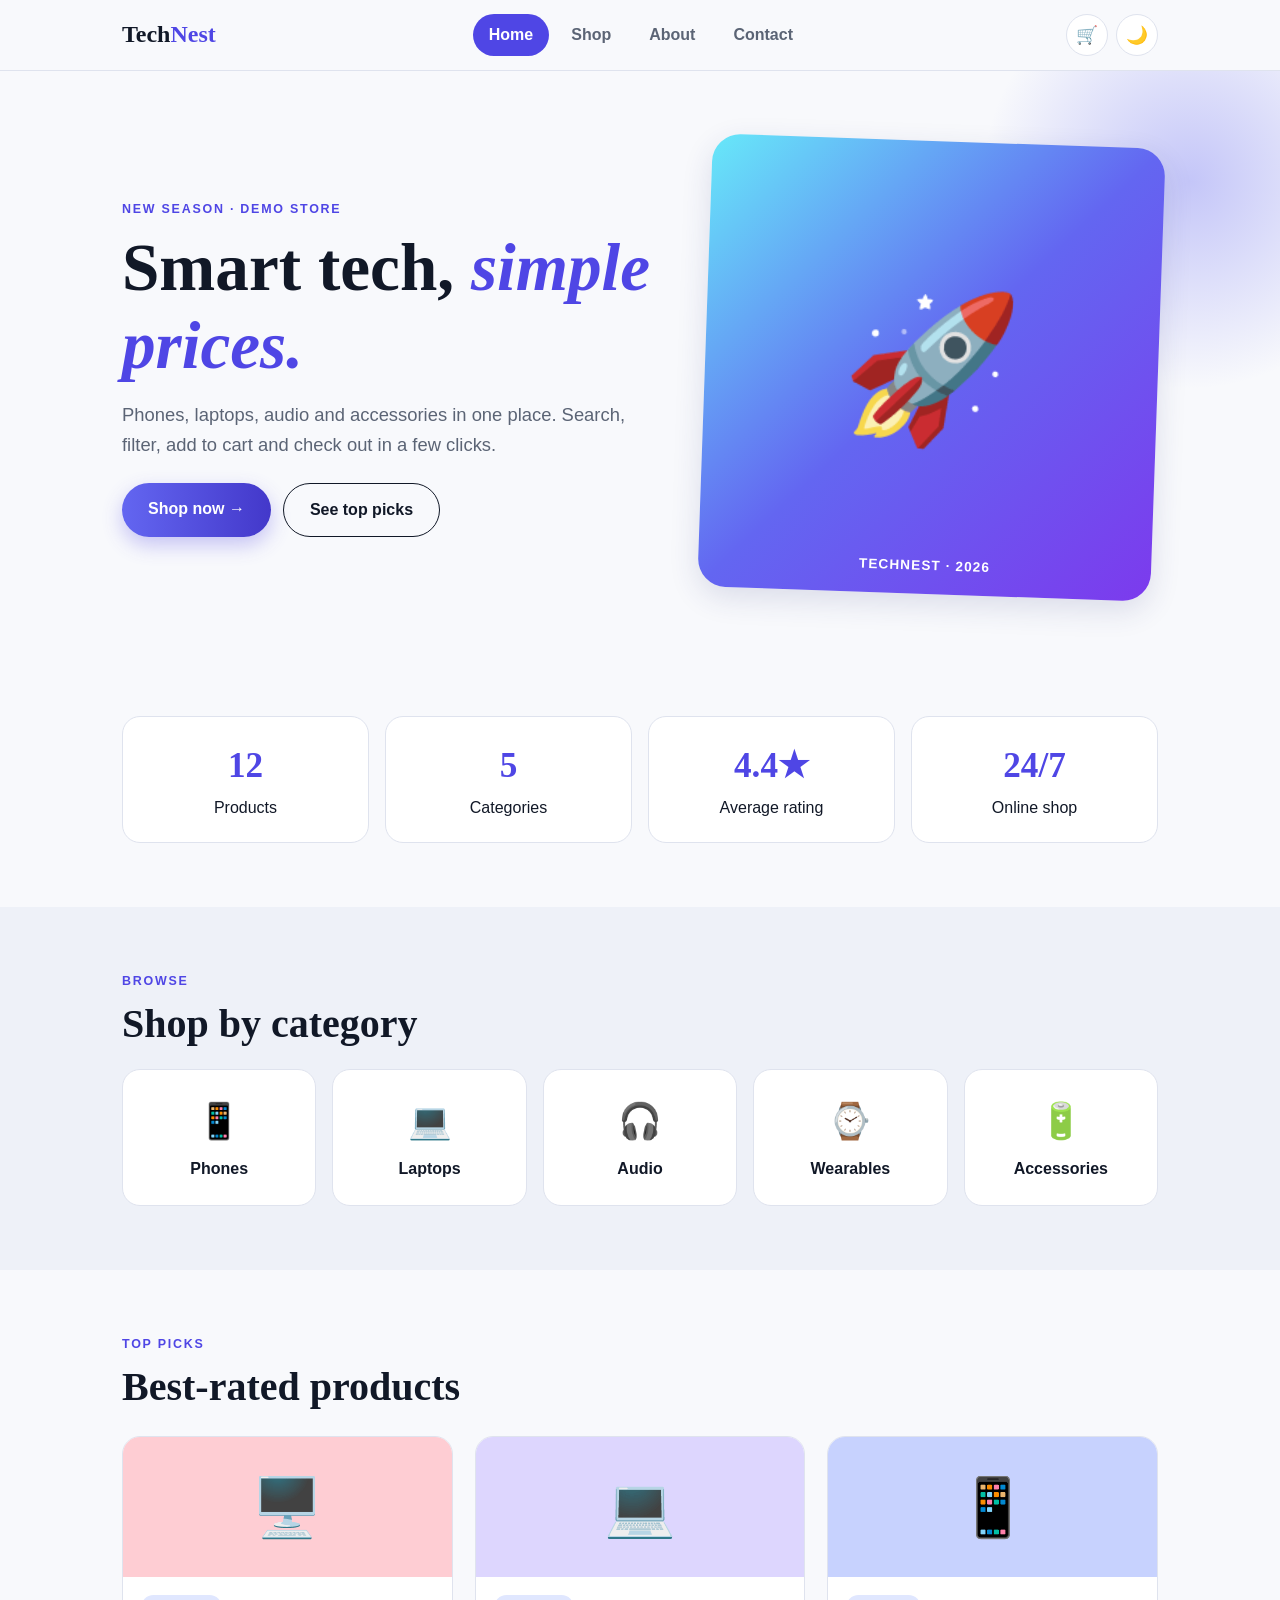
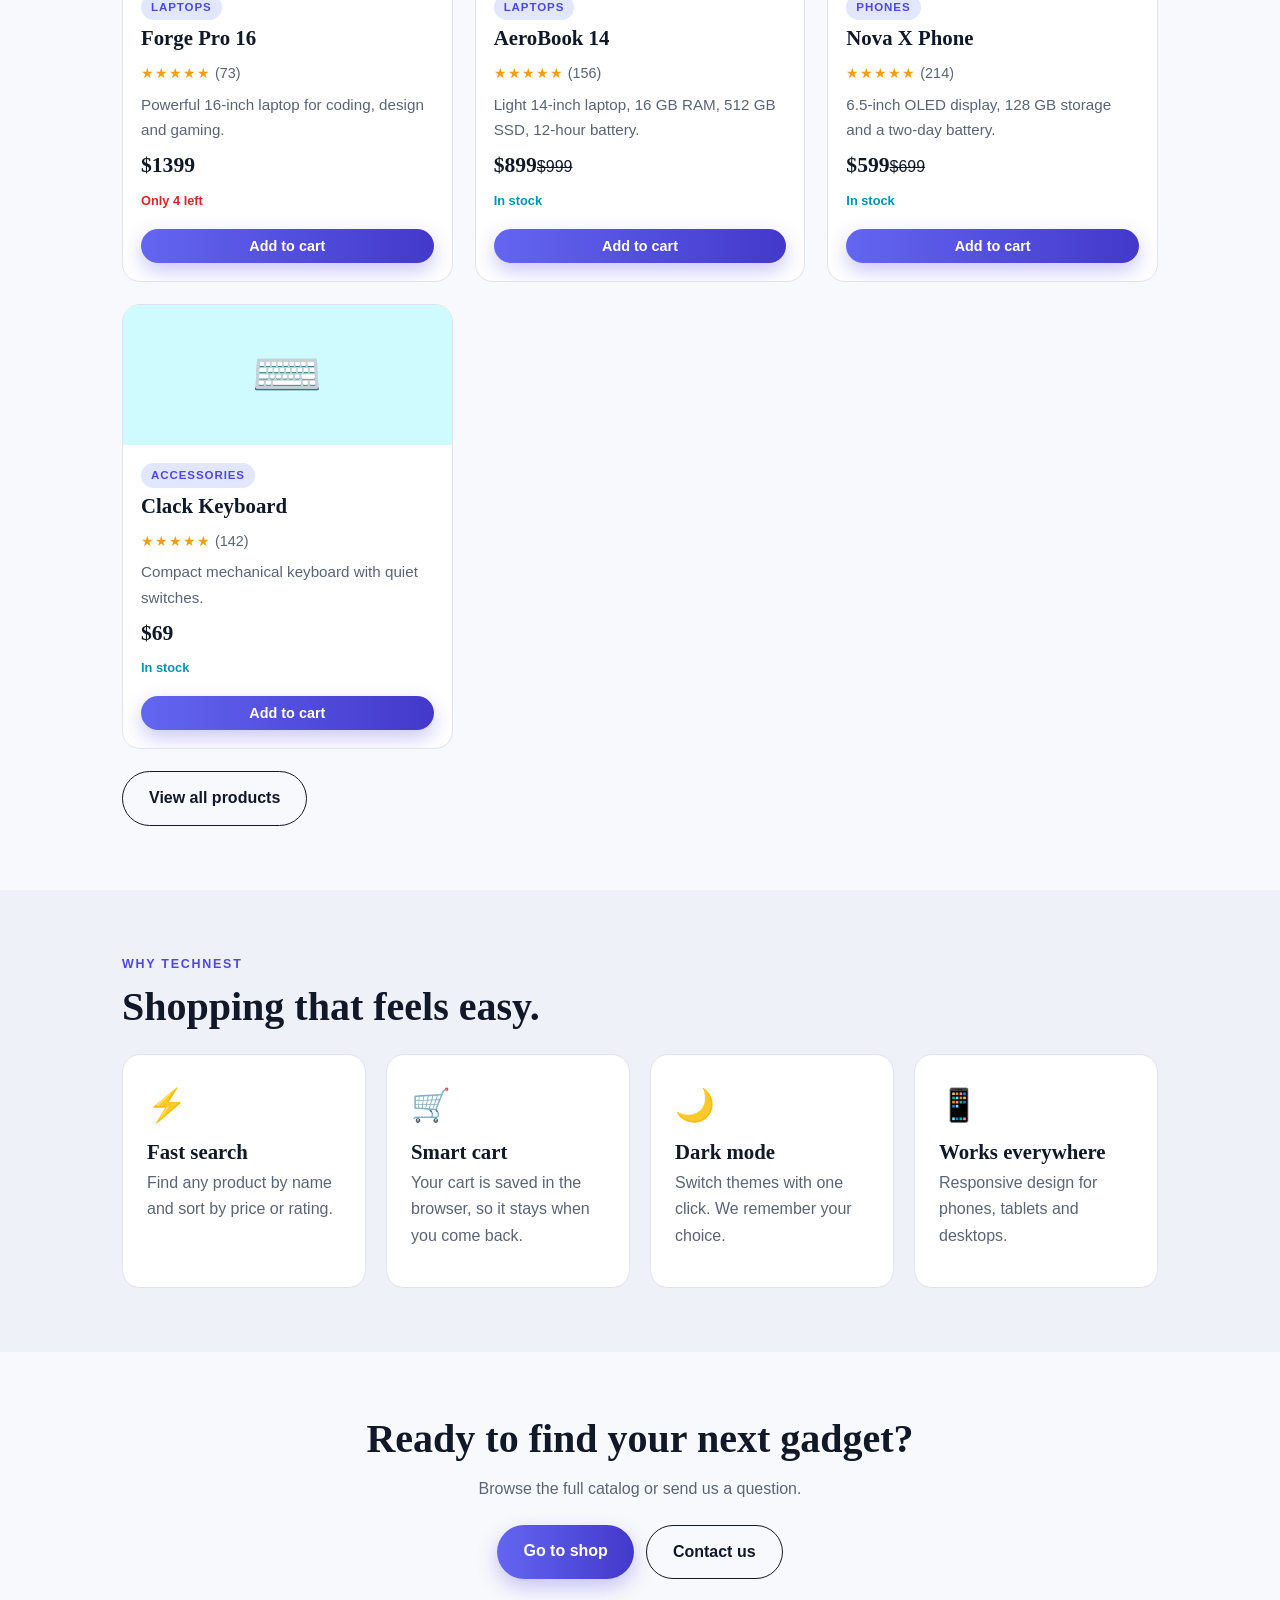
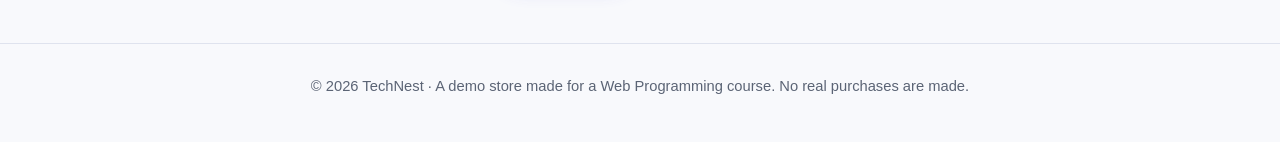
==== index.html @ 86d2eea2 "Add files via upload" ====
<!DOCTYPE html>
<html lang="en">
<head>
  <meta charset="UTF-8">
  <meta name="viewport" content="width=device-width, initial-scale=1">
  <meta name="description" content="TechNest is a demo online store for phones, laptops, audio and accessories.">
  <title>TechNest — Smart tech, simple prices</title>
  <link rel="stylesheet" href="style.css">
</head>
<body>
  <a class="skip" href="#main">Skip to content</a>

  <header>
    <div class="bar">
      <a class="logo" href="index.html">Tech<span>Nest</span></a>
      <nav id="mainNav" aria-label="Main navigation">
        <ul>
          <li><a href="index.html" aria-current="page">Home</a></li>
          <li><a href="shop.html">Shop</a></li>
          <li><a href="about.html">About</a></li>
          <li><a href="contact.html">Contact</a></li>
        </ul>
      </nav>
      <div class="tools-right">
        <a class="icon-btn cart-link" href="cart.html" aria-label="Open cart" style="display:grid;place-items:center;text-decoration:none">🛒<span id="cartCount" class="cart-count">0</span></a>
        <button id="themeBtn" class="icon-btn" type="button" aria-label="Switch to dark mode">🌙</button>
        <button id="menuBtn" class="icon-btn menu-btn" type="button" aria-label="Menu" aria-expanded="false" aria-controls="mainNav">☰</button>
      </div>
    </div>
  </header>

  <main id="main">
    <section class="hero">
      <div class="wrap hero-grid">
        <div>
          <p class="eyebrow">New season · Demo store</p>
          <h1>Smart tech, <span class="hl">simple prices.</span></h1>
          <p class="lead">Phones, laptops, audio and accessories in one place. Search, filter, add to cart and check out in a few clicks.</p>
          <div class="actions">
            <a class="btn" href="shop.html">Shop now →</a>
            <a class="btn ghost" href="#featured">See top picks</a>
          </div>
        </div>
        <div class="hero-art" aria-hidden="true">🚀<small>TechNest · 2026</small></div>
      </div>
    </section>

    <section class="block">
      <div class="wrap">
        <div class="stats reveal">
          <div class="stat"><b>12</b>Products</div>
          <div class="stat"><b>5</b>Categories</div>
          <div class="stat"><b>4.4★</b>Average rating</div>
          <div class="stat"><b>24/7</b>Online shop</div>
        </div>
      </div>
    </section>

    <section class="block alt">
      <div class="wrap">
        <p class="eyebrow">Browse</p>
        <h2>Shop by category</h2>
        <div class="cat-row reveal">
          <a class="cat" href="shop.html?cat=phones"><span class="ico">📱</span>Phones</a>
          <a class="cat" href="shop.html?cat=laptops"><span class="ico">💻</span>Laptops</a>
          <a class="cat" href="shop.html?cat=audio"><span class="ico">🎧</span>Audio</a>
          <a class="cat" href="shop.html?cat=wearables"><span class="ico">⌚</span>Wearables</a>
          <a class="cat" href="shop.html?cat=accessories"><span class="ico">🔋</span>Accessories</a>
        </div>
      </div>
    </section>

    <section class="block" id="featured">
      <div class="wrap">
        <p class="eyebrow">Top picks</p>
        <h2>Best-rated products</h2>
        <div class="grid" id="featuredGrid"></div>
        <div class="actions"><a class="btn ghost" href="shop.html">View all products</a></div>
      </div>
    </section>

    <section class="block alt">
      <div class="wrap">
        <p class="eyebrow">Why TechNest</p>
        <h2>Shopping that feels easy.</h2>
        <div class="features">
          <div class="feature reveal"><div class="ico">⚡</div><h3>Fast search</h3><p class="muted">Find any product by name and sort by price or rating.</p></div>
          <div class="feature reveal"><div class="ico">🛒</div><h3>Smart cart</h3><p class="muted">Your cart is saved in the browser, so it stays when you come back.</p></div>
          <div class="feature reveal"><div class="ico">🌙</div><h3>Dark mode</h3><p class="muted">Switch themes with one click. We remember your choice.</p></div>
          <div class="feature reveal"><div class="ico">📱</div><h3>Works everywhere</h3><p class="muted">Responsive design for phones, tablets and desktops.</p></div>
        </div>
      </div>
    </section>

    <section class="block">
      <div class="wrap" style="text-align:center">
        <h2>Ready to find your next gadget?</h2>
        <p class="muted">Browse the full catalog or send us a question.</p>
        <div class="actions" style="justify-content:center">
          <a class="btn" href="shop.html">Go to shop</a>
          <a class="btn ghost" href="contact.html">Contact us</a>
        </div>
      </div>
    </section>
  </main>

  <footer>
    <p>© <span id="year">2026</span> TechNest · A demo store made for a Web Programming course. No real purchases are made.</p>
  </footer>

  <script src="products.js"></script>
  <script src="main.js"></script>
  <script>
    (function () {
      var top = Store.products.slice().sort(function (a, b) { return b.rating - a.rating; }).slice(0, 4);
      document.getElementById("featuredGrid").innerHTML = top.map(Store.card).join("");
      /* main.js already ran, so reveal the freshly added cards ourselves */
      document.querySelectorAll("#featuredGrid .reveal").forEach(function (el) {
        setTimeout(function () { el.classList.add("show"); }, 50);
      });
    })();
  </script>
</body>
</html>
---- style.css ----
/* ===== Dasturxon — shared styles ===== */
:root {
  --bg: #f8f9fc;
  --bg2: #eef1f8;
  --ink: #111827;
  --muted: #5b6475;
  --card: #ffffff;
  --line: #dfe3ee;
  --accent: #4f46e5;
  --accent-2: #0891b2;
  --accent-soft: #e0e7ff;
  --shadow: 0 10px 30px rgba(40, 50, 120, 0.14);
  --radius: 18px;
}
:root[data-theme="dark"] {
  --bg: #0e1020;
  --bg2: #151830;
  --ink: #eef0fb;
  --muted: #a5abc4;
  --card: #1a1d38;
  --line: #2b2f52;
  --accent: #818cf8;
  --accent-2: #22d3ee;
  --accent-soft: #272b5c;
  --shadow: 0 10px 30px rgba(0, 0, 0, 0.45);
}

* { margin: 0; padding: 0; box-sizing: border-box; }
html { scroll-behavior: smooth; }
body {
  font-family: "Segoe UI", "Helvetica Neue", Arial, sans-serif;
  background: var(--bg);
  color: var(--ink);
  line-height: 1.65;
  transition: background 0.3s, color 0.3s;
}
img { max-width: 100%; display: block; }
a { color: var(--accent); }
h1, h2, h3 { font-family: Georgia, "Times New Roman", serif; line-height: 1.15; }
h1 { font-size: clamp(2.3rem, 6.5vw, 4.2rem); }
h2 { font-size: clamp(1.7rem, 4vw, 2.5rem); margin-bottom: 14px; }
h3 { font-size: 1.3rem; margin-bottom: 6px; }
p { margin-bottom: 14px; }
.wrap { max-width: 1080px; margin: 0 auto; padding: 0 22px; }
.eyebrow {
  font-size: 0.78rem; letter-spacing: 0.14em; text-transform: uppercase;
  color: var(--accent); font-weight: 700; margin-bottom: 10px;
}
.muted { color: var(--muted); }

.skip { position: absolute; left: -999px; top: 0; background: var(--ink); color: var(--bg); padding: 8px 14px; z-index: 200; }
.skip:focus { left: 8px; top: 8px; }
:focus-visible { outline: 3px solid var(--accent); outline-offset: 2px; }

/* ===== Header ===== */
header { background: var(--bg); border-bottom: 1px solid var(--line); }
.bar { display: flex; align-items: center; justify-content: space-between; gap: 14px; padding: 14px 22px; max-width: 1080px; margin: 0 auto; }
.logo { font-family: Georgia, serif; font-size: 1.5rem; font-weight: 700; text-decoration: none; color: var(--ink); }
.logo span { color: var(--accent); }
nav ul { list-style: none; display: flex; gap: 6px; }
nav a {
  display: block; padding: 8px 16px; border-radius: 999px; text-decoration: none;
  color: var(--muted); font-weight: 600; transition: background 0.2s, color 0.2s;
}
nav a:hover, nav a[aria-current="page"] { background: var(--accent); color: #fff; }
.tools-right { display: flex; gap: 8px; align-items: center; }
.icon-btn {
  width: 42px; height: 42px; border-radius: 50%; border: 1px solid var(--line);
  background: var(--card); color: var(--ink); font-size: 1.1rem; cursor: pointer;
  transition: transform 0.2s, background 0.2s;
}
.icon-btn:hover { transform: scale(1.08); background: var(--accent-soft); }
.menu-btn { display: none; }
@media (max-width: 760px) {
  .menu-btn { display: inline-block; }
  nav { width: 100%; order: 3; display: none; }
  nav.open { display: block; }
  nav ul { flex-direction: column; }
  .bar { flex-wrap: wrap; }
}

/* ===== Buttons ===== */
.btn {
  display: inline-block; padding: 13px 26px; border-radius: 999px; border: none; cursor: pointer;
  background: linear-gradient(90deg, #6366f1, #4338ca); color: #fff; text-decoration: none;
  font-weight: 700; font-size: 1rem; box-shadow: 0 8px 20px rgba(79, 70, 229, 0.3);
  transition: transform 0.2s, box-shadow 0.2s;
}
.btn:hover { transform: translateY(-2px); box-shadow: 0 12px 26px rgba(79, 70, 229, 0.42); }
.btn.ghost { background: transparent; color: var(--ink); border: 1px solid var(--ink); box-shadow: none; }
.actions { display: flex; gap: 12px; flex-wrap: wrap; margin-top: 22px; }

/* ===== Hero ===== */
.hero { padding: 70px 0 50px; position: relative; overflow: hidden; }
.hero::before {
  content: ""; position: absolute; width: 420px; height: 420px; border-radius: 50%;
  background: radial-gradient(circle, rgba(99, 102, 241, 0.35), transparent 70%);
  right: -120px; top: -100px; z-index: -1; animation: drift 14s ease-in-out infinite;
}
@keyframes drift { 50% { transform: translate(-30px, 40px); } }
.hero-grid { display: grid; grid-template-columns: 1.2fr 1fr; gap: 40px; align-items: center; }
.hero .lead { font-size: 1.15rem; color: var(--muted); max-width: 52ch; margin-top: 16px; }
.hl { color: var(--accent); font-style: italic; }
.hero-art {
  aspect-ratio: 1; border-radius: 28px; display: grid; place-items: center;
  background: linear-gradient(135deg, #67e8f9, #6366f1 50%, #7c3aed);
  box-shadow: var(--shadow); font-size: clamp(5rem, 16vw, 9rem); position: relative;
  transform: rotate(2deg);
}
.hero-art small {
  position: absolute; bottom: 16px; left: 16px; right: 16px; text-align: center;
  font-size: 0.85rem; color: #fff; font-weight: 700; letter-spacing: 0.08em; text-transform: uppercase;
}
@media (max-width: 800px) { .hero-grid { grid-template-columns: 1fr; } .hero-art { max-width: 320px; } }

/* ===== Sections / cards ===== */
section.block { padding: 64px 0; }
section.alt { background: var(--bg2); }
.stats { display: grid; grid-template-columns: repeat(auto-fit, minmax(150px, 1fr)); gap: 16px; margin-top: 8px; }
.stat { background: var(--card); border: 1px solid var(--line); border-radius: var(--radius); padding: 20px; text-align: center; }
.stat b { display: block; font-family: Georgia, serif; font-size: 2.2rem; color: var(--accent); }
.grid { display: grid; grid-template-columns: repeat(auto-fill, minmax(250px, 1fr)); gap: 22px; margin-top: 26px; }
.card {
  background: var(--card); border: 1px solid var(--line); border-radius: var(--radius);
  overflow: hidden; display: flex; flex-direction: column;
  transition: transform 0.25s, box-shadow 0.25s;
}
.card:hover { transform: translateY(-6px); box-shadow: var(--shadow); }
.thumb { height: 140px; display: grid; place-items: center; font-size: 3.6rem; }
.card-body { padding: 18px; display: flex; flex-direction: column; gap: 6px; flex: 1; }
.card-body p { color: var(--muted); font-size: 0.95rem; margin: 0; }
.badge {
  display: inline-block; font-size: 0.72rem; letter-spacing: 0.08em; text-transform: uppercase;
  font-weight: 700; padding: 3px 10px; border-radius: 999px; background: var(--accent-soft); color: var(--accent);
  align-self: flex-start;
}
.badge.kr { background: #dcfce7; color: #166534; }
:root[data-theme="dark"] .badge.kr { background: #14341f; color: #86efac; }
.meta { display: flex; gap: 14px; font-size: 0.85rem; color: var(--muted); margin-top: auto; padding-top: 10px; }
.card-actions { display: flex; gap: 8px; margin-top: 12px; }
.card-actions .btn { padding: 9px 18px; font-size: 0.9rem; flex: 1; text-align: center; }
.fav { width: 42px; border-radius: 12px; border: 1px solid var(--line); background: transparent; cursor: pointer; font-size: 1.1rem; color: var(--ink); }
.fav[aria-pressed="true"] { background: var(--accent-soft); }

.features { display: grid; grid-template-columns: repeat(auto-fit, minmax(230px, 1fr)); gap: 20px; margin-top: 24px; }
.feature { background: var(--card); border: 1px solid var(--line); border-radius: var(--radius); padding: 24px; }
.feature .ico { font-size: 2rem; margin-bottom: 8px; }

/* ===== Recipes page controls ===== */
.controls { display: flex; flex-wrap: wrap; gap: 12px; align-items: center; margin-top: 22px; }
.chips { display: flex; gap: 8px; flex-wrap: wrap; }
.chip {
  padding: 9px 18px; border-radius: 999px; border: 1px solid var(--line); background: var(--card);
  color: var(--ink); cursor: pointer; font-weight: 600; font-size: 0.95rem; transition: background 0.2s, color 0.2s;
}
.chip[aria-pressed="true"] { background: var(--accent); color: #fff; border-color: var(--accent); }
.search { flex: 1 1 220px; }
input, textarea, select {
  width: 100%; padding: 12px 16px; border-radius: 12px; border: 1px solid var(--line);
  background: var(--card); color: var(--ink); font: inherit;
}
.result-count { margin-top: 14px; color: var(--muted); font-size: 0.95rem; }
.empty { text-align: center; padding: 50px 10px; color: var(--muted); display: none; }

/* ===== Dialog ===== */
dialog {
  border: none; border-radius: 22px; max-width: 640px; width: calc(100% - 32px);
  background: var(--card); color: var(--ink); padding: 0; box-shadow: 0 30px 80px rgba(0, 0, 0, 0.4);
  margin: auto;
}
dialog::backdrop { background: rgba(20, 12, 5, 0.6); backdrop-filter: blur(3px); }
.dlg-head { padding: 26px 26px 0; display: flex; justify-content: space-between; gap: 12px; }
.dlg-body { padding: 14px 26px 26px; max-height: 70vh; overflow: auto; }
.dlg-body h4 { margin: 18px 0 8px; font-size: 1rem; text-transform: uppercase; letter-spacing: 0.08em; color: var(--accent); }
.dlg-body ul, .dlg-body ol { padding-left: 22px; }
.dlg-body li { margin-bottom: 6px; }
.servings { display: flex; align-items: center; gap: 10px; margin-top: 8px; }
.servings button { width: 34px; height: 34px; border-radius: 50%; border: 1px solid var(--line); background: var(--card); color: var(--ink); cursor: pointer; font-size: 1.1rem; }

/* ===== About / contact ===== */
.two { display: grid; grid-template-columns: 1fr 1fr; gap: 36px; align-items: start; }
@media (max-width: 800px) { .two { grid-template-columns: 1fr; } }
.team { display: grid; grid-template-columns: repeat(auto-fit, minmax(220px, 1fr)); gap: 18px; margin-top: 22px; }
.member { background: var(--card); border: 1px solid var(--line); border-radius: var(--radius); padding: 22px; text-align: center; }
.avatar {
  width: 84px; height: 84px; border-radius: 50%; margin: 0 auto 12px; display: grid; place-items: center;
  font-size: 1.8rem; font-weight: 700; color: #fff; background: linear-gradient(135deg, #22d3ee, #6366f1);
}
.timeline { border-left: 3px solid var(--line); margin-top: 18px; padding-left: 20px; }
.timeline div { margin-bottom: 18px; position: relative; }
.timeline div::before {
  content: ""; position: absolute; left: -29px; top: 6px; width: 14px; height: 14px; border-radius: 50%; background: var(--accent);
}
form { display: grid; gap: 16px; }
label { font-weight: 600; display: block; margin-bottom: 6px; }
.field-error { color: #dc2626; font-size: 0.88rem; min-height: 1.2em; margin-top: 4px; }
:root[data-theme="dark"] .field-error { color: #f87171; }
input.invalid, textarea.invalid { border-color: #dc2626; }
.success { display: none; background: #dcfce7; color: #14532d; border-radius: 12px; padding: 16px; font-weight: 600; }
:root[data-theme="dark"] .success { background: #14341f; color: #86efac; }

footer { border-top: 1px solid var(--line); padding: 30px 22px; text-align: center; color: var(--muted); font-size: 0.92rem; }
footer a { color: inherit; }

/* ===== Store ===== */
.cart-link { position: relative; }
.cart-count {
  position: absolute; top: -4px; right: -4px; min-width: 20px; height: 20px; padding: 0 5px;
  border-radius: 999px; background: #dc2626; color: #fff; font-size: 0.72rem; font-weight: 700;
  display: none; align-items: center; justify-content: center;
}
.price { font-family: Georgia, serif; font-size: 1.35rem; font-weight: 700; color: var(--ink); }
.price s { font-size: 0.9rem; color: var(--muted); font-weight: 400; margin-left: 6px; }
.rating { color: #f59e0b; font-size: 0.9rem; letter-spacing: 1px; }
.rating span { color: var(--muted); letter-spacing: 0; margin-left: 4px; }
.cat-row { display: grid; grid-template-columns: repeat(auto-fit, minmax(150px, 1fr)); gap: 16px; margin-top: 22px; }
.cat {
  background: var(--card); border: 1px solid var(--line); border-radius: var(--radius); padding: 22px 12px;
  text-align: center; text-decoration: none; color: var(--ink); font-weight: 700;
  transition: transform 0.2s, background 0.2s, box-shadow 0.2s;
}
.cat:hover { transform: translateY(-4px); background: var(--accent-soft); box-shadow: var(--shadow); }
.cat .ico { display: block; font-size: 2.2rem; margin-bottom: 6px; }
.toolbar { display: flex; flex-wrap: wrap; gap: 12px; align-items: center; margin-top: 22px; }
.toolbar select { width: auto; min-width: 190px; }
.stock { font-size: 0.8rem; color: var(--accent-2); font-weight: 700; }
.stock.low { color: #dc2626; }
.cart-layout { display: grid; grid-template-columns: 1.6fr 1fr; gap: 28px; align-items: start; margin-top: 24px; }
@media (max-width: 860px) { .cart-layout { grid-template-columns: 1fr; } }
.cart-item {
  display: grid; grid-template-columns: 76px 1fr auto; gap: 16px; align-items: center;
  background: var(--card); border: 1px solid var(--line); border-radius: var(--radius); padding: 14px; margin-bottom: 14px;
}
.cart-item .pic { width: 76px; height: 76px; border-radius: 14px; display: grid; place-items: center; font-size: 2.4rem; }
.qty { display: inline-flex; align-items: center; gap: 8px; margin-top: 6px; }
.qty button {
  width: 30px; height: 30px; border-radius: 50%; border: 1px solid var(--line);
  background: var(--card); color: var(--ink); cursor: pointer; font-size: 1rem;
}
.remove { background: none; border: none; color: #dc2626; cursor: pointer; font: inherit; font-size: 0.88rem; margin-left: 10px; }
.summary { background: var(--card); border: 1px solid var(--line); border-radius: var(--radius); padding: 24px; position: sticky; top: 16px; }
.summary .row { display: flex; justify-content: space-between; margin-bottom: 10px; }
.summary .total { font-size: 1.3rem; font-weight: 700; border-top: 1px solid var(--line); padding-top: 12px; margin-top: 6px; }
.toast {
  position: fixed; left: 50%; bottom: 28px; transform: translateX(-50%) translateY(20px);
  background: var(--ink); color: var(--bg); padding: 12px 22px; border-radius: 999px; font-weight: 600;
  opacity: 0; pointer-events: none; transition: opacity 0.3s, transform 0.3s; z-index: 300;
}
.toast.show { opacity: 1; transform: translateX(-50%) translateY(0); }

/* ===== Reveal ===== */
.reveal { opacity: 0; transform: translateY(22px); transition: opacity 0.7s, transform 0.7s; }
.reveal.show { opacity: 1; transform: none; }
@media (prefers-reduced-motion: reduce) {
  .hero::before { animation: none; }
  .reveal { opacity: 1; transform: none; transition: none; }
  html { scroll-behavior: auto; }
}
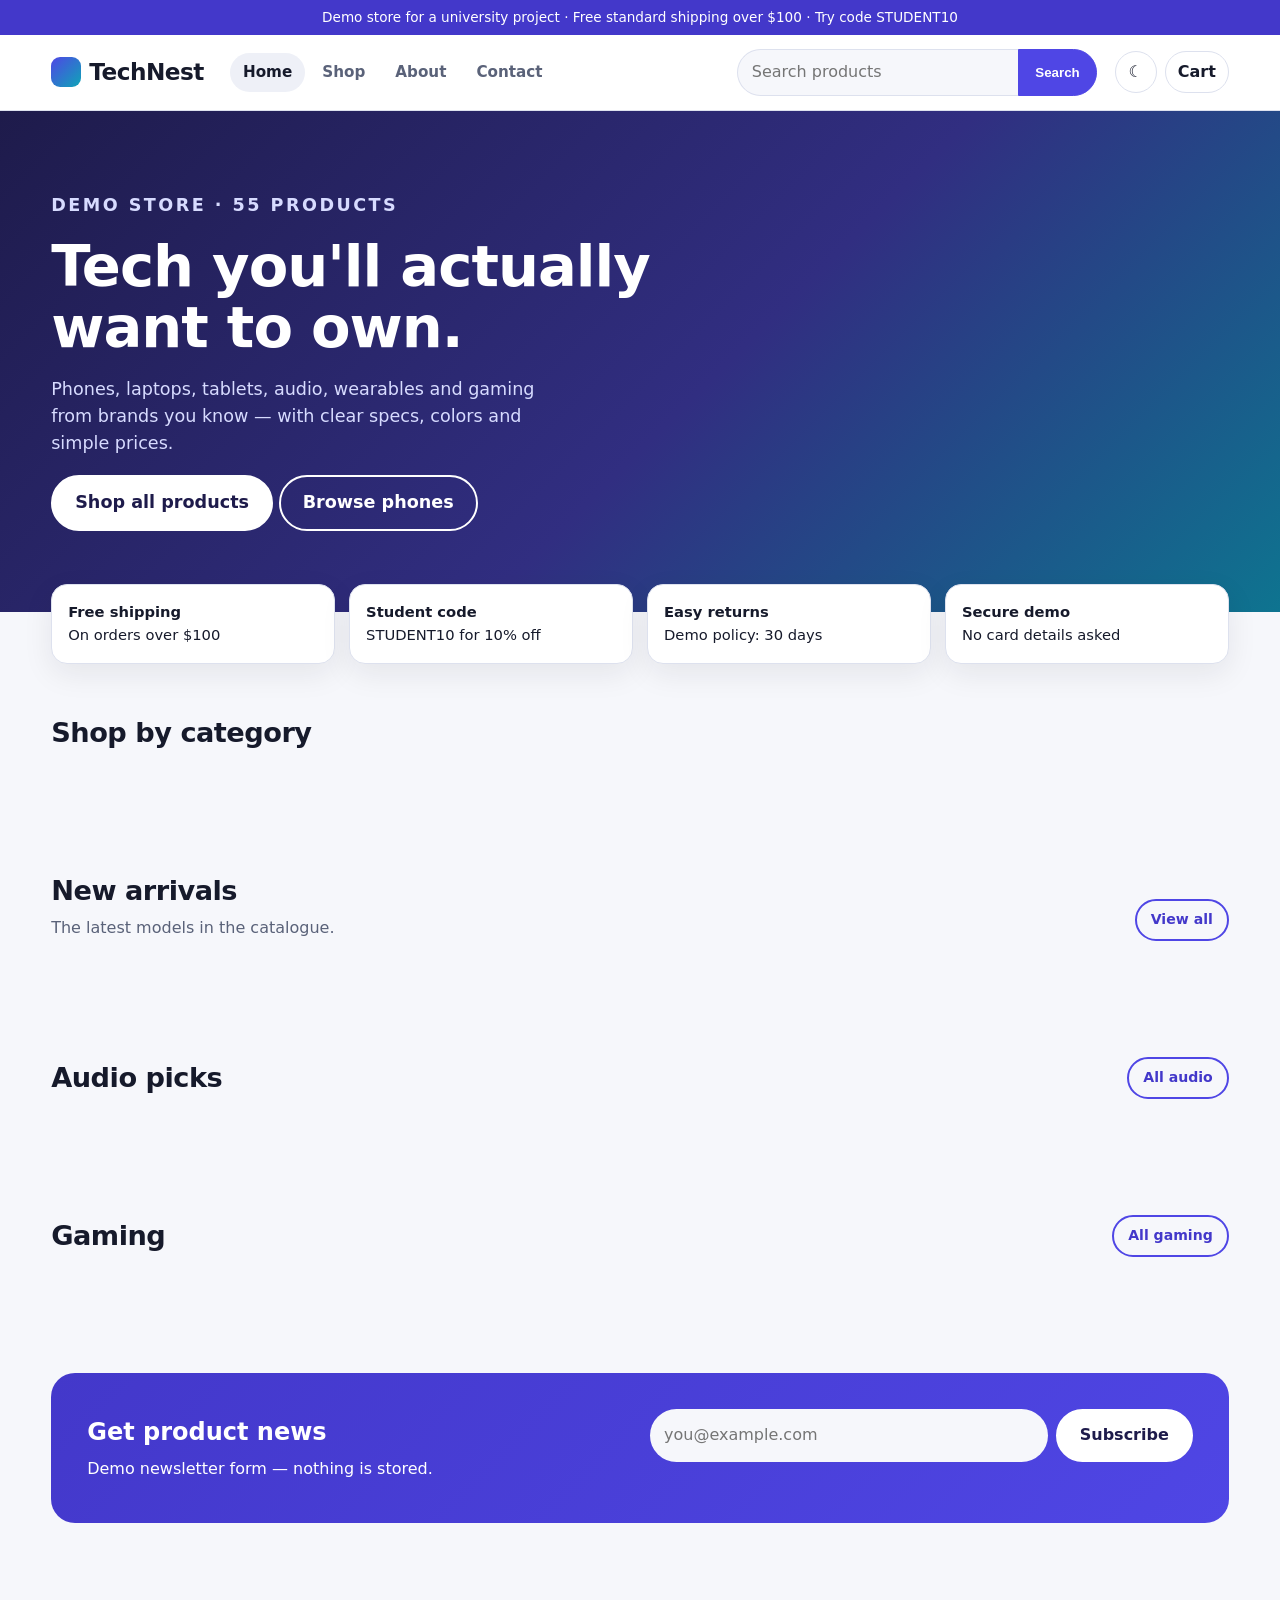
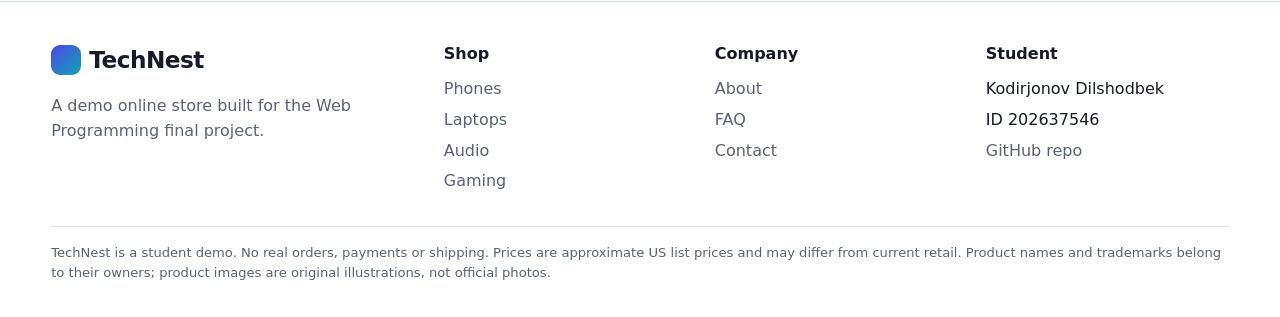
==== commit afde4cfd: "Add files via upload" ====
--- a/index.html
+++ b/index.html
@@ -1,124 +1,51 @@
-<!DOCTYPE html>
+<!doctype html>
 <html lang="en">
 <head>
-  <meta charset="UTF-8">
-  <meta name="viewport" content="width=device-width, initial-scale=1">
-  <meta name="description" content="TechNest is a demo online store for phones, laptops, audio and accessories.">
-  <title>TechNest — Smart tech, simple prices</title>
-  <link rel="stylesheet" href="style.css">
+<meta charset="utf-8">
+<meta name="viewport" content="width=device-width,initial-scale=1">
+<title>TechNest — Phones, laptops, audio and more</title>
+<meta name="description" content="Demo online electronics store with 55 products.">
+<script>try{var t=localStorage.getItem("technest-theme");if(t)document.documentElement.setAttribute("data-theme",t)}catch(e){}</script>
+<link rel="stylesheet" href="style.css">
 </head>
 <body>
-  <a class="skip" href="#main">Skip to content</a>
+<a class="skip" href="#main">Skip to content</a>
+<div class="topbar">Demo store for a university project · Free standard shipping over $100 · Try code STUDENT10</div>
+<header class="site"><div class="wrap hrow">
+<a class="logo" href="index.html"><i></i>TechNest</a>
+<nav class="main" id="mainNav" aria-label="Main"><a href="index.html" class="on" aria-current="page">Home</a><a href="shop.html">Shop</a><a href="about.html">About</a><a href="contact.html">Contact</a></nav>
+<form class="search" action="shop.html" role="search"><input type="search" name="q" placeholder="Search products" aria-label="Search products"><button type="submit">Search</button></form>
+<div class="icons">
+<button class="ibtn" id="themeBtn" type="button" aria-label="Toggle theme">☾</button>
+<a class="ibtn" href="cart.html" aria-label="Cart">Cart<span id="cartCount"></span></a>
+<button class="ibtn menu-btn" id="menuBtn" type="button" aria-expanded="false" aria-controls="mainNav" aria-label="Menu">☰</button>
+</div></div></header>
+<main id="main">
 
-  <header>
-    <div class="bar">
-      <a class="logo" href="index.html">Tech<span>Nest</span></a>
-      <nav id="mainNav" aria-label="Main navigation">
-        <ul>
-          <li><a href="index.html" aria-current="page">Home</a></li>
-          <li><a href="shop.html">Shop</a></li>
-          <li><a href="about.html">About</a></li>
-          <li><a href="contact.html">Contact</a></li>
-        </ul>
-      </nav>
-      <div class="tools-right">
-        <a class="icon-btn cart-link" href="cart.html" aria-label="Open cart" style="display:grid;place-items:center;text-decoration:none">🛒<span id="cartCount" class="cart-count">0</span></a>
-        <button id="themeBtn" class="icon-btn" type="button" aria-label="Switch to dark mode">🌙</button>
-        <button id="menuBtn" class="icon-btn menu-btn" type="button" aria-label="Menu" aria-expanded="false" aria-controls="mainNav">☰</button>
-      </div>
-    </div>
-  </header>
+<section class="hero"><div class="wrap"><div>
+<p class="eyebrow">Demo store · <span id="prodCount">55</span> products</p>
+<h1>Tech you'll actually want to own.</h1>
+<p>Phones, laptops, tablets, audio, wearables and gaming from brands you know — with clear specs, colors and simple prices.</p>
+<p><a class="btn" href="shop.html">Shop all products</a> <a class="btn ghost" href="shop.html?cat=phones">Browse phones</a></p></div>
+<div class="hero-art" id="heroArt"></div></div></section>
+<div class="wrap"><div class="trust"><div><b>Free shipping</b>On orders over $100</div><div><b>Student code</b>STUDENT10 for 10% off</div><div><b>Easy returns</b>Demo policy: 30 days</div><div><b>Secure demo</b>No card details asked</div></div></div>
+<section class="block"><div class="wrap"><div class="shead"><div><h2>Shop by category</h2></div></div><div class="cats" id="catTiles"></div></div></section>
+<section class="block"><div class="wrap"><div class="shead"><div><h2>New arrivals</h2><p>The latest models in the catalogue.</p></div><a class="btn ghost small" href="shop.html">View all</a></div><div class="grid" id="newGrid"></div></div></section>
+<section class="block"><div class="wrap"><div class="shead"><div><h2>Audio picks</h2></div><a class="btn ghost small" href="shop.html?cat=audio">All audio</a></div><div class="grid" id="audioGrid"></div></div></section>
+<section class="block"><div class="wrap"><div class="shead"><div><h2>Gaming</h2></div><a class="btn ghost small" href="shop.html?cat=gaming">All gaming</a></div><div class="grid" id="gamingGrid"></div></div></section>
 
-  <main id="main">
-    <section class="hero">
-      <div class="wrap hero-grid">
-        <div>
-          <p class="eyebrow">New season · Demo store</p>
-          <h1>Smart tech, <span class="hl">simple prices.</span></h1>
-          <p class="lead">Phones, laptops, audio and accessories in one place. Search, filter, add to cart and check out in a few clicks.</p>
-          <div class="actions">
-            <a class="btn" href="shop.html">Shop now →</a>
-            <a class="btn ghost" href="#featured">See top picks</a>
-          </div>
-        </div>
-        <div class="hero-art" aria-hidden="true">🚀<small>TechNest · 2026</small></div>
-      </div>
-    </section>
-
-    <section class="block">
-      <div class="wrap">
-        <div class="stats reveal">
-          <div class="stat"><b>12</b>Products</div>
-          <div class="stat"><b>5</b>Categories</div>
-          <div class="stat"><b>4.4★</b>Average rating</div>
-          <div class="stat"><b>24/7</b>Online shop</div>
-        </div>
-      </div>
-    </section>
-
-    <section class="block alt">
-      <div class="wrap">
-        <p class="eyebrow">Browse</p>
-        <h2>Shop by category</h2>
-        <div class="cat-row reveal">
-          <a class="cat" href="shop.html?cat=phones"><span class="ico">📱</span>Phones</a>
-          <a class="cat" href="shop.html?cat=laptops"><span class="ico">💻</span>Laptops</a>
-          <a class="cat" href="shop.html?cat=audio"><span class="ico">🎧</span>Audio</a>
-          <a class="cat" href="shop.html?cat=wearables"><span class="ico">⌚</span>Wearables</a>
-          <a class="cat" href="shop.html?cat=accessories"><span class="ico">🔋</span>Accessories</a>
-        </div>
-      </div>
-    </section>
-
-    <section class="block" id="featured">
-      <div class="wrap">
-        <p class="eyebrow">Top picks</p>
-        <h2>Best-rated products</h2>
-        <div class="grid" id="featuredGrid"></div>
-        <div class="actions"><a class="btn ghost" href="shop.html">View all products</a></div>
-      </div>
-    </section>
-
-    <section class="block alt">
-      <div class="wrap">
-        <p class="eyebrow">Why TechNest</p>
-        <h2>Shopping that feels easy.</h2>
-        <div class="features">
-          <div class="feature reveal"><div class="ico">⚡</div><h3>Fast search</h3><p class="muted">Find any product by name and sort by price or rating.</p></div>
-          <div class="feature reveal"><div class="ico">🛒</div><h3>Smart cart</h3><p class="muted">Your cart is saved in the browser, so it stays when you come back.</p></div>
-          <div class="feature reveal"><div class="ico">🌙</div><h3>Dark mode</h3><p class="muted">Switch themes with one click. We remember your choice.</p></div>
-          <div class="feature reveal"><div class="ico">📱</div><h3>Works everywhere</h3><p class="muted">Responsive design for phones, tablets and desktops.</p></div>
-        </div>
-      </div>
-    </section>
-
-    <section class="block">
-      <div class="wrap" style="text-align:center">
-        <h2>Ready to find your next gadget?</h2>
-        <p class="muted">Browse the full catalog or send us a question.</p>
-        <div class="actions" style="justify-content:center">
-          <a class="btn" href="shop.html">Go to shop</a>
-          <a class="btn ghost" href="contact.html">Contact us</a>
-        </div>
-      </div>
-    </section>
-  </main>
-
-  <footer>
-    <p>© <span id="year">2026</span> TechNest · A demo store made for a Web Programming course. No real purchases are made.</p>
-  </footer>
-
-  <script src="products.js"></script>
-  <script src="main.js"></script>
-  <script>
-    (function () {
-      var top = Store.products.slice().sort(function (a, b) { return b.rating - a.rating; }).slice(0, 4);
-      document.getElementById("featuredGrid").innerHTML = top.map(Store.card).join("");
-      /* main.js already ran, so reveal the freshly added cards ourselves */
-      document.querySelectorAll("#featuredGrid .reveal").forEach(function (el) {
-        setTimeout(function () { el.classList.add("show"); }, 50);
-      });
-    })();
-  </script>
+</main>
+<section class="block"><div class="wrap"><div class="news"><div><h2 style="margin:0 0 6px">Get product news</h2><p style="margin:0">Demo newsletter form — nothing is stored.</p></div>
+<div><form id="newsForm" novalidate><input type="email" placeholder="you@example.com" aria-label="Email address"><button class="btn" type="submit">Subscribe</button></form><p class="err" id="newsMsg" role="status"></p></div></div></div></section>
+<footer class="site"><div class="wrap"><div class="fgrid">
+<div><a class="logo" href="index.html"><i></i>TechNest</a><p style="color:var(--muted)">A demo online store built for the Web Programming final project.</p></div>
+<div><h4>Shop</h4><ul><li><a href="shop.html?cat=phones">Phones</a></li><li><a href="shop.html?cat=laptops">Laptops</a></li><li><a href="shop.html?cat=audio">Audio</a></li><li><a href="shop.html?cat=gaming">Gaming</a></li></ul></div>
+<div><h4>Company</h4><ul><li><a href="about.html">About</a></li><li><a href="about.html#faq">FAQ</a></li><li><a href="contact.html">Contact</a></li></ul></div>
+<div><h4>Student</h4><ul><li>Kodirjonov Dilshodbek</li><li>ID 202637546</li><li><a href="https://github.com/qodirjonovdilshodbek16-hub/web-programing">GitHub repo</a></li></ul></div>
+</div><p class="legal">TechNest is a student demo. No real orders, payments or shipping. Prices are approximate US list prices and may differ from current retail. Product names and trademarks belong to their owners; product images are original illustrations, not official photos.</p></div></footer>
+<script src="art.js"></script>
+<script src="products.js"></script>
+<script src="main.js"></script>
+<script src="home.js"></script>
 </body>
 </html>
--- a/style.css
+++ b/style.css
@@ -1,258 +1,198 @@
-/* ===== Dasturxon — shared styles ===== */
-:root {
-  --bg: #f8f9fc;
-  --bg2: #eef1f8;
-  --ink: #111827;
-  --muted: #5b6475;
-  --card: #ffffff;
-  --line: #dfe3ee;
-  --accent: #4f46e5;
-  --accent-2: #0891b2;
-  --accent-soft: #e0e7ff;
-  --shadow: 0 10px 30px rgba(40, 50, 120, 0.14);
-  --radius: 18px;
+:root{--bg:#f6f7fb;--surface:#fff;--surface2:#eef0f7;--text:#161a2b;--muted:#5a6279;--line:#dde1ee;--brand:#4f46e5;--brand-d:#4338ca;--brand-t:#fff;--accent:#0ea5b7;--ok:#15803d;--warn:#b45309;--shadow:0 10px 30px rgba(22,26,43,.08);--r:16px}
+:root[data-theme=dark]{--bg:#0d1020;--surface:#161a30;--surface2:#1d2240;--text:#eef0fb;--muted:#a3abc9;--line:#2a3057;--brand:#818cf8;--brand-d:#a5b4fc;--brand-t:#0d1020;--accent:#22d3ee;--ok:#4ade80;--warn:#fbbf24;--shadow:0 10px 30px rgba(0,0,0,.4)}
+*{box-sizing:border-box}
+html{scroll-behavior:smooth}
+body{margin:0;font-family:system-ui,-apple-system,"Segoe UI",Roboto,Arial,sans-serif;background:var(--bg);color:var(--text);line-height:1.55}
+img,svg{max-width:100%}
+a{color:var(--brand-d)}
+.wrap{width:min(1200px,92%);margin:0 auto}
+.skip{position:absolute;left:-999px;top:0;background:var(--brand);color:var(--brand-t);padding:8px 14px;z-index:99}
+.skip:focus{left:8px;top:8px}
+:focus-visible{outline:3px solid var(--accent);outline-offset:2px}
+
+/* top bar + header */
+.topbar{background:var(--brand-d);color:var(--brand-t);font-size:.85rem;text-align:center;padding:7px 12px}
+[data-theme=dark] .topbar{background:var(--surface2);color:var(--text)}
+header.site{background:var(--surface);border-bottom:1px solid var(--line)}
+.hrow{display:flex;align-items:center;gap:18px;padding:14px 0}
+.logo{font-weight:800;font-size:1.45rem;letter-spacing:-.5px;color:var(--text);text-decoration:none;display:flex;align-items:center;gap:8px;white-space:nowrap}
+.logo i{width:30px;height:30px;border-radius:9px;background:linear-gradient(135deg,var(--brand),var(--accent));display:inline-block}
+nav.main{display:flex;gap:4px;margin-left:8px}
+nav.main a{padding:8px 13px;border-radius:999px;color:var(--muted);text-decoration:none;font-weight:600;font-size:.95rem}
+nav.main a:hover,nav.main a.on{background:var(--surface2);color:var(--text)}
+.search{flex:1;display:flex;max-width:360px;margin-left:auto}
+.search input{flex:1;min-width:0;padding:10px 14px;border:1px solid var(--line);border-right:0;border-radius:999px 0 0 999px;background:var(--bg);color:var(--text);font:inherit}
+.search button{padding:0 16px;border:1px solid var(--brand);background:var(--brand);color:var(--brand-t);border-radius:0 999px 999px 0;font-weight:700;cursor:pointer}
+.icons{display:flex;gap:8px;align-items:center}
+.ibtn{position:relative;display:inline-flex;align-items:center;justify-content:center;min-width:42px;height:42px;padding:0 12px;border-radius:999px;border:1px solid var(--line);background:var(--surface);color:var(--text);cursor:pointer;text-decoration:none;font:inherit;font-weight:700}
+.ibtn:hover{background:var(--surface2)}
+#cartCount{display:none;min-width:20px;height:20px;padding:0 6px;border-radius:999px;background:var(--brand);color:var(--brand-t);font-size:.75rem;align-items:center;justify-content:center;margin-left:6px}
+.menu-btn{display:none}
+
+/* buttons */
+.btn{display:inline-block;padding:12px 22px;border-radius:999px;border:2px solid var(--brand);background:var(--brand);color:var(--brand-t);font:inherit;font-weight:700;cursor:pointer;text-decoration:none;transition:transform .15s,background .15s}
+.btn:hover{transform:translateY(-1px);background:var(--brand-d);border-color:var(--brand-d)}
+.btn.ghost{background:transparent;color:var(--brand-d)}
+.btn.ghost:hover{background:var(--surface2)}
+.btn.small{padding:8px 14px;font-size:.88rem}
+.btn[disabled]{opacity:.5;cursor:not-allowed;transform:none}
+
+/* hero */
+.hero{background:linear-gradient(135deg,#1e1b4b,#312e81 55%,#0e7490);color:#fff;padding:64px 0;overflow:hidden}
+.hero .wrap{display:grid;grid-template-columns:1.1fr .9fr;gap:40px;align-items:center}
+.hero h1{font-size:clamp(2.2rem,5vw,3.6rem);line-height:1.05;margin:.2em 0;letter-spacing:-1px}
+.hero p{color:#d7dbff;font-size:1.1rem;max-width:520px}
+.eyebrow{font-weight:700;letter-spacing:.14em;font-size:.8rem;text-transform:uppercase;color:#a5f3fc}
+.hero .btn{background:#fff;color:#1e1b4b;border-color:#fff}
+.hero .btn.ghost{background:transparent;color:#fff}
+.hero-art{display:grid;grid-template-columns:repeat(2,1fr);gap:14px}
+.hero-art a{background:rgba(255,255,255,.1);border:1px solid rgba(255,255,255,.2);border-radius:20px;padding:10px;display:block}
+
+.trust{display:grid;grid-template-columns:repeat(4,1fr);gap:14px;margin:-28px auto 0;position:relative}
+.trust div{background:var(--surface);border:1px solid var(--line);border-radius:var(--r);padding:16px;box-shadow:var(--shadow);font-size:.92rem}
+.trust b{display:block}
+
+/* sections */
+section.block{padding:48px 0}
+.shead{display:flex;justify-content:space-between;align-items:end;gap:12px;margin-bottom:20px;flex-wrap:wrap}
+.shead h2{margin:0;font-size:1.7rem;letter-spacing:-.5px}
+.shead p{margin:4px 0 0;color:var(--muted)}
+.cats{display:grid;grid-template-columns:repeat(auto-fit,minmax(150px,1fr));gap:14px}
+.cat{background:var(--surface);border:1px solid var(--line);border-radius:var(--r);padding:16px;text-decoration:none;color:var(--text);text-align:center;transition:transform .15s,box-shadow .15s}
+.cat:hover{transform:translateY(-3px);box-shadow:var(--shadow)}
+.cat svg{width:84px;height:84px}
+.cat b{display:block}.cat small{color:var(--muted)}
+
+/* product grid + card */
+.grid{display:grid;grid-template-columns:repeat(auto-fill,minmax(230px,1fr));gap:20px}
+.pcard{background:var(--surface);border:1px solid var(--line);border-radius:var(--r);overflow:hidden;display:flex;flex-direction:column;transition:transform .15s,box-shadow .15s}
+.pcard:hover{transform:translateY(-3px);box-shadow:var(--shadow)}
+.pthumb{position:relative;display:block;background:radial-gradient(circle at 50% 40%,color-mix(in srgb,var(--tint) 22%,var(--surface2)),var(--surface2));padding:14px}
+.pthumb svg{width:100%;height:auto;display:block;max-height:210px}
+.pbadge{position:absolute;top:10px;left:10px;background:var(--brand);color:var(--brand-t);font-size:.72rem;font-weight:800;padding:3px 10px;border-radius:999px}
+.pbody{padding:14px 16px 16px;display:flex;flex-direction:column;gap:4px;flex:1}
+.pbrand{margin:0;color:var(--muted);font-size:.8rem;font-weight:700;text-transform:uppercase;letter-spacing:.08em}
+.pbody h3{margin:0;font-size:1.05rem;line-height:1.25}
+.pbody h3 a{color:var(--text);text-decoration:none}
+.pbody h3 a:hover{text-decoration:underline}
+.pshort{margin:0;color:var(--muted);font-size:.88rem}
+.pdots{display:flex;gap:5px;align-items:center;margin:6px 0}
+.pdots span{width:14px;height:14px;border-radius:50%;border:1px solid rgba(0,0,0,.25)}
+.pdots small{color:var(--muted)}
+.prow{display:flex;justify-content:space-between;align-items:center;gap:8px;margin-top:auto;padding-top:8px}
+.pprice{font-weight:800;font-size:1.2rem}
+.plow{margin:4px 0 0;color:var(--warn);font-size:.82rem;font-weight:700}
+
+/* shop layout */
+.shop{display:grid;grid-template-columns:250px 1fr;gap:28px;padding:32px 0 56px}
+.filters{background:var(--surface);border:1px solid var(--line);border-radius:var(--r);padding:18px;align-self:start;position:sticky;top:12px}
+.filters h3{margin:0 0 10px;font-size:1rem}
+.filters label{display:block;font-weight:600;font-size:.9rem;margin:14px 0 6px}
+.filters select,.filters input[type=search],.filters input[type=range]{width:100%;font:inherit;padding:9px 10px;border:1px solid var(--line);border-radius:10px;background:var(--bg);color:var(--text)}
+.chips{display:flex;flex-wrap:wrap;gap:6px}
+.chip{padding:6px 12px;border:1px solid var(--line);border-radius:999px;background:var(--bg);color:var(--text);font:inherit;font-size:.85rem;font-weight:600;cursor:pointer}
+.chip[aria-pressed=true]{background:var(--brand);color:var(--brand-t);border-color:var(--brand)}
+.toolbar{display:flex;justify-content:space-between;align-items:center;gap:10px;margin-bottom:16px;flex-wrap:wrap}
+.empty{padding:40px;text-align:center;background:var(--surface);border:1px dashed var(--line);border-radius:var(--r);color:var(--muted)}
+.fbtn{display:none}
+
+/* product page */
+.crumbs{padding:18px 0 0;color:var(--muted);font-size:.9rem}
+.crumbs a{color:var(--muted)}
+.pd{display:grid;grid-template-columns:1fr 1fr;gap:40px;padding:22px 0 40px}
+.pd-art{background:radial-gradient(circle at 50% 40%,color-mix(in srgb,var(--tint,#888) 24%,var(--surface2)),var(--surface2));border:1px solid var(--line);border-radius:24px;padding:24px;align-self:start}
+.pd-art svg{width:100%;height:auto;display:block;max-height:480px}
+.pd h1{margin:.1em 0;font-size:2rem;letter-spacing:-.5px;line-height:1.15}
+.pd .price{font-size:2rem;font-weight:800;margin:8px 0}
+.swatches{display:flex;gap:10px;flex-wrap:wrap;margin:8px 0 16px}
+.sw{width:34px;height:34px;border-radius:50%;border:2px solid var(--line);cursor:pointer;padding:0}
+.sw[aria-pressed=true]{outline:3px solid var(--brand);outline-offset:2px}
+.qty-row{display:flex;gap:12px;align-items:center;flex-wrap:wrap;margin:16px 0}
+.stepper{display:inline-flex;border:1px solid var(--line);border-radius:999px;overflow:hidden;background:var(--surface)}
+.stepper button{width:40px;height:40px;border:0;background:transparent;color:var(--text);font-size:1.2rem;cursor:pointer}
+.stepper button:hover{background:var(--surface2)}
+.stepper span{min-width:38px;text-align:center;line-height:40px;font-weight:700}
+.stock{font-weight:700;color:var(--ok)}.stock.low{color:var(--warn)}
+.feat{padding-left:20px}
+table.specs{width:100%;border-collapse:collapse;background:var(--surface);border:1px solid var(--line);border-radius:12px;overflow:hidden}
+table.specs th,table.specs td{padding:10px 14px;text-align:left;border-bottom:1px solid var(--line)}
+table.specs th{width:38%;color:var(--muted);font-weight:600;background:var(--surface2)}
+.note{background:var(--surface2);border:1px solid var(--line);border-radius:12px;padding:12px 14px;color:var(--muted);font-size:.88rem}
+
+/* cart + checkout */
+.two{display:grid;grid-template-columns:1fr 360px;gap:28px;padding:28px 0 56px;align-items:start}
+.panel{background:var(--surface);border:1px solid var(--line);border-radius:var(--r);padding:20px}
+.panel h2{margin:0 0 12px;font-size:1.2rem}
+.line{display:grid;grid-template-columns:90px 1fr auto;gap:14px;align-items:center;padding:14px 0;border-bottom:1px solid var(--line)}
+.line:last-child{border-bottom:0}
+.line .th{background:var(--surface2);border-radius:12px;padding:4px}
+.line b a{color:var(--text);text-decoration:none}
+.line small{color:var(--muted)}
+.link{background:none;border:0;color:var(--brand-d);cursor:pointer;font:inherit;text-decoration:underline;padding:0}
+.sum div{display:flex;justify-content:space-between;padding:6px 0}
+.sum .tot{border-top:1px solid var(--line);margin-top:6px;padding-top:12px;font-size:1.25rem;font-weight:800}
+.promo{display:flex;gap:8px;margin:12px 0}
+.promo input{flex:1;min-width:0}
+input[type=text],input[type=email],input[type=tel],textarea,select.f{width:100%;padding:11px 12px;border:1px solid var(--line);border-radius:10px;background:var(--bg);color:var(--text);font:inherit}
+textarea{min-height:130px;resize:vertical}
+.field{margin-bottom:14px}
+.field label{display:block;font-weight:600;margin-bottom:5px;font-size:.92rem}
+.field .err{color:#dc2626;font-size:.82rem;min-height:1.1em;margin:3px 0 0}
+[data-theme=dark] .field .err{color:#fca5a5}
+.field input[aria-invalid=true],.field textarea[aria-invalid=true]{border-color:#dc2626}
+.cols{display:grid;grid-template-columns:1fr 1fr;gap:0 14px}
+.radio{display:flex;gap:10px;align-items:flex-start;padding:12px;border:1px solid var(--line);border-radius:12px;margin-bottom:8px;cursor:pointer}
+.msg{padding:12px 14px;border-radius:10px;margin:10px 0}
+.msg.ok{background:color-mix(in srgb,var(--ok) 16%,var(--surface));border:1px solid var(--ok)}
+.msg.bad{background:color-mix(in srgb,#dc2626 14%,var(--surface));border:1px solid #dc2626}
+.done{text-align:center;padding:50px 20px}
+.done h1{margin:.2em 0}
+
+/* about / faq / newsletter */
+.cards3{display:grid;grid-template-columns:repeat(auto-fit,minmax(240px,1fr));gap:18px}
+details{background:var(--surface);border:1px solid var(--line);border-radius:12px;padding:14px 16px;margin-bottom:10px}
+summary{cursor:pointer;font-weight:700}
+.news{background:linear-gradient(135deg,var(--brand-d),var(--brand));color:var(--brand-t);border-radius:24px;padding:36px;display:grid;grid-template-columns:1fr 1fr;gap:20px;align-items:center}
+[data-theme=dark] .news{background:var(--surface2);color:var(--text)}
+.news form{display:flex;gap:8px;flex-wrap:wrap}
+.news input{flex:1;min-width:180px;padding:12px 14px;border-radius:999px;border:0;font:inherit;color:#161a2b}
+.news .btn{background:#fff;color:#1e1b4b;border-color:#fff}
+.news p.err{margin:6px 0 0;min-height:1.2em;font-weight:600}
+
+/* footer */
+footer.site{background:var(--surface);border-top:1px solid var(--line);margin-top:30px;padding:40px 0 20px}
+.fgrid{display:grid;grid-template-columns:1.5fr 1fr 1fr 1fr;gap:28px}
+footer h4{margin:0 0 10px}
+footer ul{list-style:none;padding:0;margin:0}
+footer li{margin:6px 0}
+footer a{color:var(--muted);text-decoration:none}
+footer a:hover{color:var(--text);text-decoration:underline}
+.legal{border-top:1px solid var(--line);margin-top:26px;padding-top:16px;color:var(--muted);font-size:.82rem}
+.toast{position:fixed;left:50%;bottom:24px;transform:translate(-50%,30px);background:var(--text);color:var(--bg);padding:11px 20px;border-radius:999px;opacity:0;pointer-events:none;transition:.25s;z-index:60;font-weight:600}
+.toast.show{opacity:1;transform:translate(-50%,0)}
+
+@media(max-width:900px){
+ .hero .wrap,.pd,.two,.news{grid-template-columns:1fr}
+ .hero-art{display:none}
+ .trust{grid-template-columns:1fr 1fr}
+ .shop{grid-template-columns:1fr}
+ .filters{position:static;display:none}.filters.open{display:block}
+ .fbtn{display:inline-block}
+ .fgrid{grid-template-columns:1fr 1fr}
+ .menu-btn{display:inline-flex}
+ nav.main{display:none;position:absolute;left:0;right:0;top:100%;background:var(--surface);border-bottom:1px solid var(--line);flex-direction:column;padding:10px 4%;margin:0;z-index:40}
+ nav.main.open{display:flex}
+ header.site{position:relative}
+ .search{order:5;flex-basis:100%;max-width:none}
+ .hrow{flex-wrap:wrap}
+ .icons{margin-left:auto}
 }
-:root[data-theme="dark"] {
-  --bg: #0e1020;
-  --bg2: #151830;
-  --ink: #eef0fb;
-  --muted: #a5abc4;
-  --card: #1a1d38;
-  --line: #2b2f52;
-  --accent: #818cf8;
-  --accent-2: #22d3ee;
-  --accent-soft: #272b5c;
-  --shadow: 0 10px 30px rgba(0, 0, 0, 0.45);
+@media(max-width:520px){
+ .grid{grid-template-columns:repeat(2,1fr);gap:12px}
+ .pbody{padding:10px}.btn.small{padding:7px 10px;font-size:.8rem}
+ .cols{grid-template-columns:1fr}
+ .line{grid-template-columns:70px 1fr}.line>:last-child{grid-column:1/-1}
+ .fgrid{grid-template-columns:1fr}
+ .trust{grid-template-columns:1fr}
 }
-
-* { margin: 0; padding: 0; box-sizing: border-box; }
-html { scroll-behavior: smooth; }
-body {
-  font-family: "Segoe UI", "Helvetica Neue", Arial, sans-serif;
-  background: var(--bg);
-  color: var(--ink);
-  line-height: 1.65;
-  transition: background 0.3s, color 0.3s;
-}
-img { max-width: 100%; display: block; }
-a { color: var(--accent); }
-h1, h2, h3 { font-family: Georgia, "Times New Roman", serif; line-height: 1.15; }
-h1 { font-size: clamp(2.3rem, 6.5vw, 4.2rem); }
-h2 { font-size: clamp(1.7rem, 4vw, 2.5rem); margin-bottom: 14px; }
-h3 { font-size: 1.3rem; margin-bottom: 6px; }
-p { margin-bottom: 14px; }
-.wrap { max-width: 1080px; margin: 0 auto; padding: 0 22px; }
-.eyebrow {
-  font-size: 0.78rem; letter-spacing: 0.14em; text-transform: uppercase;
-  color: var(--accent); font-weight: 700; margin-bottom: 10px;
-}
-.muted { color: var(--muted); }
-
-.skip { position: absolute; left: -999px; top: 0; background: var(--ink); color: var(--bg); padding: 8px 14px; z-index: 200; }
-.skip:focus { left: 8px; top: 8px; }
-:focus-visible { outline: 3px solid var(--accent); outline-offset: 2px; }
-
-/* ===== Header ===== */
-header { background: var(--bg); border-bottom: 1px solid var(--line); }
-.bar { display: flex; align-items: center; justify-content: space-between; gap: 14px; padding: 14px 22px; max-width: 1080px; margin: 0 auto; }
-.logo { font-family: Georgia, serif; font-size: 1.5rem; font-weight: 700; text-decoration: none; color: var(--ink); }
-.logo span { color: var(--accent); }
-nav ul { list-style: none; display: flex; gap: 6px; }
-nav a {
-  display: block; padding: 8px 16px; border-radius: 999px; text-decoration: none;
-  color: var(--muted); font-weight: 600; transition: background 0.2s, color 0.2s;
-}
-nav a:hover, nav a[aria-current="page"] { background: var(--accent); color: #fff; }
-.tools-right { display: flex; gap: 8px; align-items: center; }
-.icon-btn {
-  width: 42px; height: 42px; border-radius: 50%; border: 1px solid var(--line);
-  background: var(--card); color: var(--ink); font-size: 1.1rem; cursor: pointer;
-  transition: transform 0.2s, background 0.2s;
-}
-.icon-btn:hover { transform: scale(1.08); background: var(--accent-soft); }
-.menu-btn { display: none; }
-@media (max-width: 760px) {
-  .menu-btn { display: inline-block; }
-  nav { width: 100%; order: 3; display: none; }
-  nav.open { display: block; }
-  nav ul { flex-direction: column; }
-  .bar { flex-wrap: wrap; }
-}
-
-/* ===== Buttons ===== */
-.btn {
-  display: inline-block; padding: 13px 26px; border-radius: 999px; border: none; cursor: pointer;
-  background: linear-gradient(90deg, #6366f1, #4338ca); color: #fff; text-decoration: none;
-  font-weight: 700; font-size: 1rem; box-shadow: 0 8px 20px rgba(79, 70, 229, 0.3);
-  transition: transform 0.2s, box-shadow 0.2s;
-}
-.btn:hover { transform: translateY(-2px); box-shadow: 0 12px 26px rgba(79, 70, 229, 0.42); }
-.btn.ghost { background: transparent; color: var(--ink); border: 1px solid var(--ink); box-shadow: none; }
-.actions { display: flex; gap: 12px; flex-wrap: wrap; margin-top: 22px; }
-
-/* ===== Hero ===== */
-.hero { padding: 70px 0 50px; position: relative; overflow: hidden; }
-.hero::before {
-  content: ""; position: absolute; width: 420px; height: 420px; border-radius: 50%;
-  background: radial-gradient(circle, rgba(99, 102, 241, 0.35), transparent 70%);
-  right: -120px; top: -100px; z-index: -1; animation: drift 14s ease-in-out infinite;
-}
-@keyframes drift { 50% { transform: translate(-30px, 40px); } }
-.hero-grid { display: grid; grid-template-columns: 1.2fr 1fr; gap: 40px; align-items: center; }
-.hero .lead { font-size: 1.15rem; color: var(--muted); max-width: 52ch; margin-top: 16px; }
-.hl { color: var(--accent); font-style: italic; }
-.hero-art {
-  aspect-ratio: 1; border-radius: 28px; display: grid; place-items: center;
-  background: linear-gradient(135deg, #67e8f9, #6366f1 50%, #7c3aed);
-  box-shadow: var(--shadow); font-size: clamp(5rem, 16vw, 9rem); position: relative;
-  transform: rotate(2deg);
-}
-.hero-art small {
-  position: absolute; bottom: 16px; left: 16px; right: 16px; text-align: center;
-  font-size: 0.85rem; color: #fff; font-weight: 700; letter-spacing: 0.08em; text-transform: uppercase;
-}
-@media (max-width: 800px) { .hero-grid { grid-template-columns: 1fr; } .hero-art { max-width: 320px; } }
-
-/* ===== Sections / cards ===== */
-section.block { padding: 64px 0; }
-section.alt { background: var(--bg2); }
-.stats { display: grid; grid-template-columns: repeat(auto-fit, minmax(150px, 1fr)); gap: 16px; margin-top: 8px; }
-.stat { background: var(--card); border: 1px solid var(--line); border-radius: var(--radius); padding: 20px; text-align: center; }
-.stat b { display: block; font-family: Georgia, serif; font-size: 2.2rem; color: var(--accent); }
-.grid { display: grid; grid-template-columns: repeat(auto-fill, minmax(250px, 1fr)); gap: 22px; margin-top: 26px; }
-.card {
-  background: var(--card); border: 1px solid var(--line); border-radius: var(--radius);
-  overflow: hidden; display: flex; flex-direction: column;
-  transition: transform 0.25s, box-shadow 0.25s;
-}
-.card:hover { transform: translateY(-6px); box-shadow: var(--shadow); }
-.thumb { height: 140px; display: grid; place-items: center; font-size: 3.6rem; }
-.card-body { padding: 18px; display: flex; flex-direction: column; gap: 6px; flex: 1; }
-.card-body p { color: var(--muted); font-size: 0.95rem; margin: 0; }
-.badge {
-  display: inline-block; font-size: 0.72rem; letter-spacing: 0.08em; text-transform: uppercase;
-  font-weight: 700; padding: 3px 10px; border-radius: 999px; background: var(--accent-soft); color: var(--accent);
-  align-self: flex-start;
-}
-.badge.kr { background: #dcfce7; color: #166534; }
-:root[data-theme="dark"] .badge.kr { background: #14341f; color: #86efac; }
-.meta { display: flex; gap: 14px; font-size: 0.85rem; color: var(--muted); margin-top: auto; padding-top: 10px; }
-.card-actions { display: flex; gap: 8px; margin-top: 12px; }
-.card-actions .btn { padding: 9px 18px; font-size: 0.9rem; flex: 1; text-align: center; }
-.fav { width: 42px; border-radius: 12px; border: 1px solid var(--line); background: transparent; cursor: pointer; font-size: 1.1rem; color: var(--ink); }
-.fav[aria-pressed="true"] { background: var(--accent-soft); }
-
-.features { display: grid; grid-template-columns: repeat(auto-fit, minmax(230px, 1fr)); gap: 20px; margin-top: 24px; }
-.feature { background: var(--card); border: 1px solid var(--line); border-radius: var(--radius); padding: 24px; }
-.feature .ico { font-size: 2rem; margin-bottom: 8px; }
-
-/* ===== Recipes page controls ===== */
-.controls { display: flex; flex-wrap: wrap; gap: 12px; align-items: center; margin-top: 22px; }
-.chips { display: flex; gap: 8px; flex-wrap: wrap; }
-.chip {
-  padding: 9px 18px; border-radius: 999px; border: 1px solid var(--line); background: var(--card);
-  color: var(--ink); cursor: pointer; font-weight: 600; font-size: 0.95rem; transition: background 0.2s, color 0.2s;
-}
-.chip[aria-pressed="true"] { background: var(--accent); color: #fff; border-color: var(--accent); }
-.search { flex: 1 1 220px; }
-input, textarea, select {
-  width: 100%; padding: 12px 16px; border-radius: 12px; border: 1px solid var(--line);
-  background: var(--card); color: var(--ink); font: inherit;
-}
-.result-count { margin-top: 14px; color: var(--muted); font-size: 0.95rem; }
-.empty { text-align: center; padding: 50px 10px; color: var(--muted); display: none; }
-
-/* ===== Dialog ===== */
-dialog {
-  border: none; border-radius: 22px; max-width: 640px; width: calc(100% - 32px);
-  background: var(--card); color: var(--ink); padding: 0; box-shadow: 0 30px 80px rgba(0, 0, 0, 0.4);
-  margin: auto;
-}
-dialog::backdrop { background: rgba(20, 12, 5, 0.6); backdrop-filter: blur(3px); }
-.dlg-head { padding: 26px 26px 0; display: flex; justify-content: space-between; gap: 12px; }
-.dlg-body { padding: 14px 26px 26px; max-height: 70vh; overflow: auto; }
-.dlg-body h4 { margin: 18px 0 8px; font-size: 1rem; text-transform: uppercase; letter-spacing: 0.08em; color: var(--accent); }
-.dlg-body ul, .dlg-body ol { padding-left: 22px; }
-.dlg-body li { margin-bottom: 6px; }
-.servings { display: flex; align-items: center; gap: 10px; margin-top: 8px; }
-.servings button { width: 34px; height: 34px; border-radius: 50%; border: 1px solid var(--line); background: var(--card); color: var(--ink); cursor: pointer; font-size: 1.1rem; }
-
-/* ===== About / contact ===== */
-.two { display: grid; grid-template-columns: 1fr 1fr; gap: 36px; align-items: start; }
-@media (max-width: 800px) { .two { grid-template-columns: 1fr; } }
-.team { display: grid; grid-template-columns: repeat(auto-fit, minmax(220px, 1fr)); gap: 18px; margin-top: 22px; }
-.member { background: var(--card); border: 1px solid var(--line); border-radius: var(--radius); padding: 22px; text-align: center; }
-.avatar {
-  width: 84px; height: 84px; border-radius: 50%; margin: 0 auto 12px; display: grid; place-items: center;
-  font-size: 1.8rem; font-weight: 700; color: #fff; background: linear-gradient(135deg, #22d3ee, #6366f1);
-}
-.timeline { border-left: 3px solid var(--line); margin-top: 18px; padding-left: 20px; }
-.timeline div { margin-bottom: 18px; position: relative; }
-.timeline div::before {
-  content: ""; position: absolute; left: -29px; top: 6px; width: 14px; height: 14px; border-radius: 50%; background: var(--accent);
-}
-form { display: grid; gap: 16px; }
-label { font-weight: 600; display: block; margin-bottom: 6px; }
-.field-error { color: #dc2626; font-size: 0.88rem; min-height: 1.2em; margin-top: 4px; }
-:root[data-theme="dark"] .field-error { color: #f87171; }
-input.invalid, textarea.invalid { border-color: #dc2626; }
-.success { display: none; background: #dcfce7; color: #14532d; border-radius: 12px; padding: 16px; font-weight: 600; }
-:root[data-theme="dark"] .success { background: #14341f; color: #86efac; }
-
-footer { border-top: 1px solid var(--line); padding: 30px 22px; text-align: center; color: var(--muted); font-size: 0.92rem; }
-footer a { color: inherit; }
-
-/* ===== Store ===== */
-.cart-link { position: relative; }
-.cart-count {
-  position: absolute; top: -4px; right: -4px; min-width: 20px; height: 20px; padding: 0 5px;
-  border-radius: 999px; background: #dc2626; color: #fff; font-size: 0.72rem; font-weight: 700;
-  display: none; align-items: center; justify-content: center;
-}
-.price { font-family: Georgia, serif; font-size: 1.35rem; font-weight: 700; color: var(--ink); }
-.price s { font-size: 0.9rem; color: var(--muted); font-weight: 400; margin-left: 6px; }
-.rating { color: #f59e0b; font-size: 0.9rem; letter-spacing: 1px; }
-.rating span { color: var(--muted); letter-spacing: 0; margin-left: 4px; }
-.cat-row { display: grid; grid-template-columns: repeat(auto-fit, minmax(150px, 1fr)); gap: 16px; margin-top: 22px; }
-.cat {
-  background: var(--card); border: 1px solid var(--line); border-radius: var(--radius); padding: 22px 12px;
-  text-align: center; text-decoration: none; color: var(--ink); font-weight: 700;
-  transition: transform 0.2s, background 0.2s, box-shadow 0.2s;
-}
-.cat:hover { transform: translateY(-4px); background: var(--accent-soft); box-shadow: var(--shadow); }
-.cat .ico { display: block; font-size: 2.2rem; margin-bottom: 6px; }
-.toolbar { display: flex; flex-wrap: wrap; gap: 12px; align-items: center; margin-top: 22px; }
-.toolbar select { width: auto; min-width: 190px; }
-.stock { font-size: 0.8rem; color: var(--accent-2); font-weight: 700; }
-.stock.low { color: #dc2626; }
-.cart-layout { display: grid; grid-template-columns: 1.6fr 1fr; gap: 28px; align-items: start; margin-top: 24px; }
-@media (max-width: 860px) { .cart-layout { grid-template-columns: 1fr; } }
-.cart-item {
-  display: grid; grid-template-columns: 76px 1fr auto; gap: 16px; align-items: center;
-  background: var(--card); border: 1px solid var(--line); border-radius: var(--radius); padding: 14px; margin-bottom: 14px;
-}
-.cart-item .pic { width: 76px; height: 76px; border-radius: 14px; display: grid; place-items: center; font-size: 2.4rem; }
-.qty { display: inline-flex; align-items: center; gap: 8px; margin-top: 6px; }
-.qty button {
-  width: 30px; height: 30px; border-radius: 50%; border: 1px solid var(--line);
-  background: var(--card); color: var(--ink); cursor: pointer; font-size: 1rem;
-}
-.remove { background: none; border: none; color: #dc2626; cursor: pointer; font: inherit; font-size: 0.88rem; margin-left: 10px; }
-.summary { background: var(--card); border: 1px solid var(--line); border-radius: var(--radius); padding: 24px; position: sticky; top: 16px; }
-.summary .row { display: flex; justify-content: space-between; margin-bottom: 10px; }
-.summary .total { font-size: 1.3rem; font-weight: 700; border-top: 1px solid var(--line); padding-top: 12px; margin-top: 6px; }
-.toast {
-  position: fixed; left: 50%; bottom: 28px; transform: translateX(-50%) translateY(20px);
-  background: var(--ink); color: var(--bg); padding: 12px 22px; border-radius: 999px; font-weight: 600;
-  opacity: 0; pointer-events: none; transition: opacity 0.3s, transform 0.3s; z-index: 300;
-}
-.toast.show { opacity: 1; transform: translateX(-50%) translateY(0); }
-
-/* ===== Reveal ===== */
-.reveal { opacity: 0; transform: translateY(22px); transition: opacity 0.7s, transform 0.7s; }
-.reveal.show { opacity: 1; transform: none; }
-@media (prefers-reduced-motion: reduce) {
-  .hero::before { animation: none; }
-  .reveal { opacity: 1; transform: none; transition: none; }
-  html { scroll-behavior: auto; }
-}
+@media(prefers-reduced-motion:reduce){*{transition:none!important;scroll-behavior:auto!important}}
